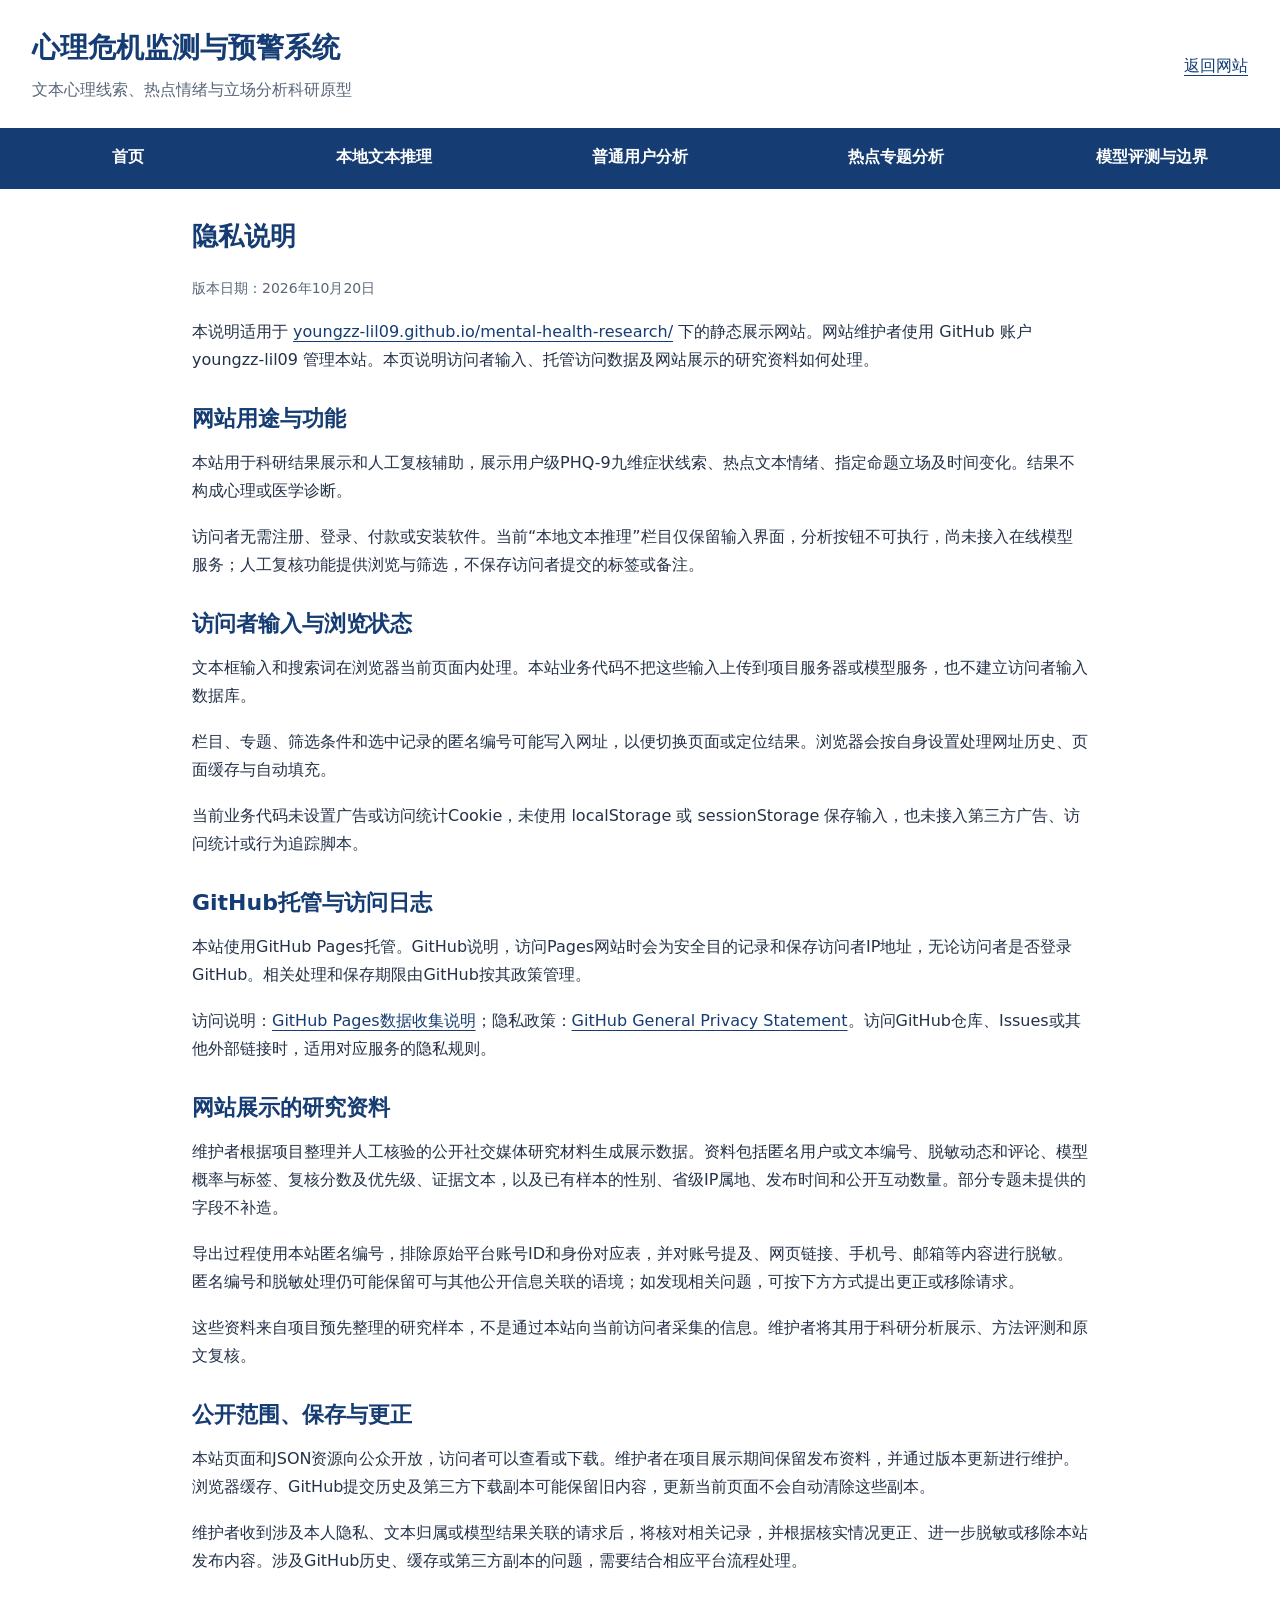
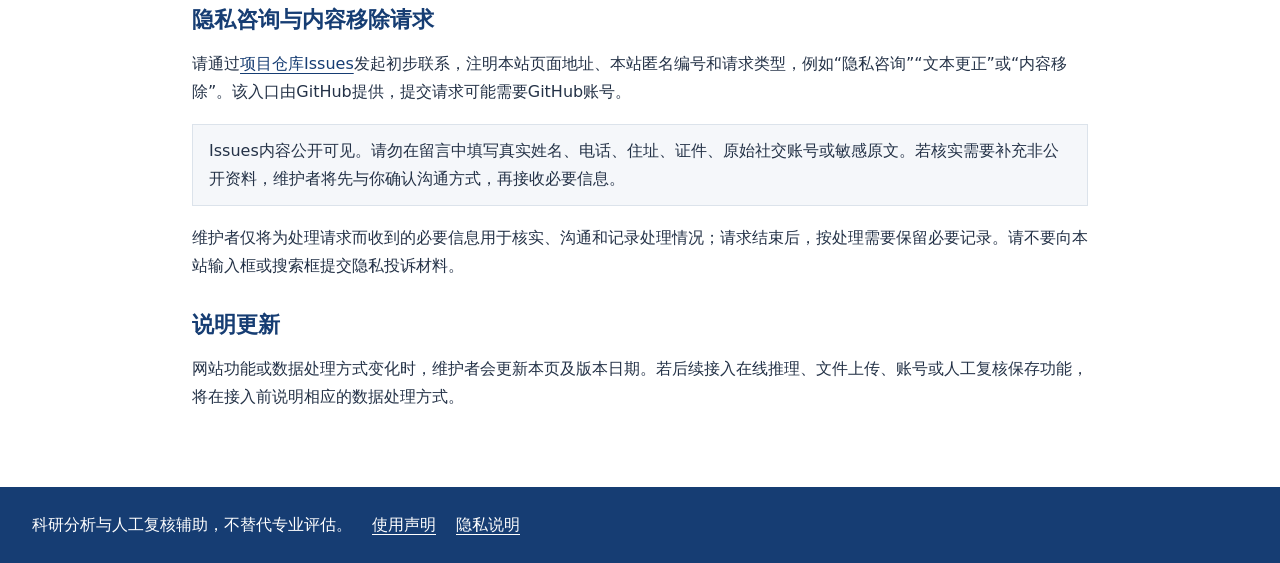
==== privacy.html @ ced1ba79 "Add files via upload" ====
<!doctype html>
<html lang="zh-CN">
<head>
  <meta charset="utf-8">
  <meta name="viewport" content="width=device-width,initial-scale=1,viewport-fit=cover">
  <meta name="description" content="心理危机监测与预警系统的隐私与数据处理说明">
  <meta name="referrer" content="no-referrer">
  <meta name="color-scheme" content="light">
  <title>隐私说明 · 心理危机监测与预警系统</title>
  <link rel="icon" href="data:,">
  <link rel="stylesheet" href="./assets/site.css">
  <style>
    .privacy-main{flex:1;max-width:960px;padding-block:28px 48px;overflow-wrap:anywhere}
    .privacy-main section{margin-block:28px}.privacy-main h2{margin-top:0}
    .privacy-main li{margin-bottom:8px}.privacy-main .policy-meta{color:var(--muted);font-size:14px}
    .privacy-main .contact-note{padding:12px 16px;background:var(--soft);border:1px solid var(--line)}
    @media(max-width:760px){.privacy-main{padding-block:20px 32px}.privacy-main section{margin-block:24px}}
  </style>
</head>
<body>
  <a class="skip-link" href="#content">跳到正文</a>
  <header class="masthead shell">
    <div><p class="name">心理危机监测与预警系统</p><p class="subtitle">文本心理线索、热点情绪与立场分析科研原型</p></div>
    <a href="./index.html">返回网站</a>
  </header>
  <nav class="main-nav" aria-label="主导航">
    <a href="./index.html?page=home">首页</a>
    <a href="./index.html?page=inference">本地文本推理</a>
    <a href="./index.html?page=users">普通用户分析</a>
    <a href="./index.html?page=hotspots">热点专题分析</a>
    <a href="./index.html?page=models">模型评测与边界</a>
  </nav>
  <main class="privacy-main shell" id="content" tabindex="-1">
    <h1>隐私说明</h1>
    <p class="policy-meta">版本日期：2026年10月20日</p>
    <p>本说明适用于 <a href="./index.html">youngzz-lil09.github.io/mental-health-research/</a> 下的静态展示网站。网站维护者使用 GitHub 账户 youngzz-lil09 管理本站。本页说明访问者输入、托管访问数据及网站展示的研究资料如何处理。</p>

    <section aria-labelledby="purpose">
      <h2 id="purpose">网站用途与功能</h2>
      <p>本站用于科研结果展示和人工复核辅助，展示用户级PHQ-9九维症状线索、热点文本情绪、指定命题立场及时间变化。结果不构成心理或医学诊断。</p>
      <p>访问者无需注册、登录、付款或安装软件。当前“本地文本推理”栏目仅保留输入界面，分析按钮不可执行，尚未接入在线模型服务；人工复核功能提供浏览与筛选，不保存访问者提交的标签或备注。</p>
    </section>

    <section aria-labelledby="visitor-input">
      <h2 id="visitor-input">访问者输入与浏览状态</h2>
      <p>文本框输入和搜索词在浏览器当前页面内处理。本站业务代码不把这些输入上传到项目服务器或模型服务，也不建立访问者输入数据库。</p>
      <p>栏目、专题、筛选条件和选中记录的匿名编号可能写入网址，以便切换页面或定位结果。浏览器会按自身设置处理网址历史、页面缓存与自动填充。</p>
      <p>当前业务代码未设置广告或访问统计Cookie，未使用 localStorage 或 sessionStorage 保存输入，也未接入第三方广告、访问统计或行为追踪脚本。</p>
    </section>

    <section aria-labelledby="hosting">
      <h2 id="hosting">GitHub托管与访问日志</h2>
      <p>本站使用GitHub Pages托管。GitHub说明，访问Pages网站时会为安全目的记录和保存访问者IP地址，无论访问者是否登录GitHub。相关处理和保存期限由GitHub按其政策管理。</p>
      <p>访问说明：<a href="https://docs.github.com/en/pages/getting-started-with-github-pages/what-is-github-pages">GitHub Pages数据收集说明</a>；隐私政策：<a href="https://docs.github.com/en/site-policy/privacy-policies/github-general-privacy-statement">GitHub General Privacy Statement</a>。访问GitHub仓库、Issues或其他外部链接时，适用对应服务的隐私规则。</p>
    </section>

    <section aria-labelledby="research-data">
      <h2 id="research-data">网站展示的研究资料</h2>
      <p>维护者根据项目整理并人工核验的公开社交媒体研究材料生成展示数据。资料包括匿名用户或文本编号、脱敏动态和评论、模型概率与标签、复核分数及优先级、证据文本，以及已有样本的性别、省级IP属地、发布时间和公开互动数量。部分专题未提供的字段不补造。</p>
      <p>导出过程使用本站匿名编号，排除原始平台账号ID和身份对应表，并对账号提及、网页链接、手机号、邮箱等内容进行脱敏。匿名编号和脱敏处理仍可能保留可与其他公开信息关联的语境；如发现相关问题，可按下方方式提出更正或移除请求。</p>
      <p>这些资料来自项目预先整理的研究样本，不是通过本站向当前访问者采集的信息。维护者将其用于科研分析展示、方法评测和原文复核。</p>
    </section>

    <section aria-labelledby="publication">
      <h2 id="publication">公开范围、保存与更正</h2>
      <p>本站页面和JSON资源向公众开放，访问者可以查看或下载。维护者在项目展示期间保留发布资料，并通过版本更新进行维护。浏览器缓存、GitHub提交历史及第三方下载副本可能保留旧内容，更新当前页面不会自动清除这些副本。</p>
      <p>维护者收到涉及本人隐私、文本归属或模型结果关联的请求后，将核对相关记录，并根据核实情况更正、进一步脱敏或移除本站发布内容。涉及GitHub历史、缓存或第三方副本的问题，需要结合相应平台流程处理。</p>
    </section>

    <section aria-labelledby="contact">
      <h2 id="contact">隐私咨询与内容移除请求</h2>
      <p>请通过<a href="https://github.com/youngzz-lil09/mental-health-research/issues">项目仓库Issues</a>发起初步联系，注明本站页面地址、本站匿名编号和请求类型，例如“隐私咨询”“文本更正”或“内容移除”。该入口由GitHub提供，提交请求可能需要GitHub账号。</p>
      <p class="contact-note">Issues内容公开可见。请勿在留言中填写真实姓名、电话、住址、证件、原始社交账号或敏感原文。若核实需要补充非公开资料，维护者将先与你确认沟通方式，再接收必要信息。</p>
      <p>维护者仅将为处理请求而收到的必要信息用于核实、沟通和记录处理情况；请求结束后，按处理需要保留必要记录。请不要向本站输入框或搜索框提交隐私投诉材料。</p>
    </section>

    <section aria-labelledby="updates">
      <h2 id="updates">说明更新</h2>
      <p>网站功能或数据处理方式变化时，维护者会更新本页及版本日期。若后续接入在线推理、文件上传、账号或人工复核保存功能，将在接入前说明相应的数据处理方式。</p>
    </section>
  </main>
  <footer class="portal-footer"><div class="shell">科研分析与人工复核辅助，不替代专业评估。<a href="./index.html?page=notice">使用声明</a><a href="./privacy.html" aria-current="page">隐私说明</a></div></footer>
</body>
</html>
---- assets/site.css ----
:root{--brand:#163D73;--active:#2D6195;--ink:#243247;--muted:#596779;--line:#DCE3EB;--soft:#F5F7FA;--selected:#EAF1F9;--grid:#E8E8EC;--anchor:16px;color-scheme:light}
*{box-sizing:border-box}html{scroll-behavior:auto;scroll-padding-top:var(--anchor)}body{margin:0;min-height:100dvh;display:flex;flex-direction:column;color:var(--ink);background:#fff;font:16px/1.75 "Microsoft YaHei","PingFang SC",system-ui,sans-serif}button,input,select,textarea{font:inherit;color:inherit}a{color:var(--brand);text-underline-offset:4px}.shell{width:min(1500px,100%);padding-inline:32px;margin-inline:auto}.masthead{display:flex;justify-content:space-between;align-items:center;gap:24px;padding-block:28px 24px}.name{font-size:28px;line-height:1.45;color:var(--brand);font-weight:700;margin:0}.subtitle{color:var(--muted);margin:7px 0 0}.masthead>a{white-space:nowrap}.main-nav{display:grid;grid-template-columns:repeat(5,minmax(0,1fr));background:var(--brand);overflow-x:auto;scrollbar-width:thin;scrollbar-color:#A7BDD5 var(--brand)}.main-nav a{color:#fff;text-align:center;font-weight:650;text-decoration:none;padding:15px 8px;border-bottom:3px solid transparent;white-space:nowrap}.main-nav a:hover,.main-nav a[aria-current=page]{background:var(--active);border-bottom-color:#fff}.body-grid{display:grid;grid-template-columns:minmax(190px,235px) minmax(0,1fr);align-items:start;gap:54px;flex:1;padding-block:20px 40px}.body-grid.no-directory{grid-template-columns:1fr}aside{position:sticky;top:16px;max-height:calc(100dvh - 32px);overflow-y:auto;background:var(--soft)}.directory-title{padding:13px 16px;background:var(--brand);color:#fff;font-weight:650}.directory-links{padding:8px 10px 14px}.directory-links a{display:block;padding:12px;margin:3px 0;border-left:2px solid transparent;text-decoration:none;color:var(--ink)}.directory-links a:hover,.directory-links a[aria-current]{background:var(--selected);color:var(--brand)}.directory-links a[aria-current]{border-left-color:var(--brand);font-weight:650}.mobile-directory{display:none}main{min-width:0;outline:none}.breadcrumb{font-size:14px;color:var(--muted);margin-bottom:20px}h1,h2,h3,h4{color:var(--brand);line-height:1.5;font-weight:650}h1{font-size:26px;margin:0 0 20px}h2{font-size:22px;margin:32px 0 14px}h3{font-size:18px;margin:24px 0 10px}h4{font-size:16px;margin:18px 0 8px}p{margin:10px 0 18px}.section-title{background:var(--selected);padding:13px 16px;border-bottom:1px solid var(--line);margin:40px 0 24px;scroll-margin-top:var(--anchor)}.section-title:first-child{margin-top:0}.home-section{padding-bottom:10px}small,.caption{color:var(--muted);font-size:14px}.caption{margin:10px 0 18px}.metrics{display:grid;grid-template-columns:repeat(var(--count),minmax(0,1fr));gap:18px;margin:20px 0 28px}.metric{border-top:2px solid var(--line);padding:10px 0;min-width:0}.metric strong{display:block;font-size:24px;line-height:1.45;color:var(--brand);font-weight:650;font-variant-numeric:tabular-nums;white-space:pre-line}.metric .label{display:block;font-size:15px;margin-top:5px}.metric small{display:block;font-size:13px;margin-top:4px}.controls{background:#E8EFF7;border:1px solid #CEDCEC;padding:16px;border-radius:4px;margin-bottom:18px}.control-grid{display:grid;grid-template-columns:repeat(3,minmax(0,1fr));gap:15px}.control-grid.two{grid-template-columns:repeat(2,minmax(0,1fr))}.control-grid.four{grid-template-columns:repeat(4,minmax(0,1fr))}.field{display:flex;flex-direction:column;gap:7px;min-width:0}.field.wide{grid-column:1/-1}label{font-size:14px}.field input,.field select,.field textarea{background:#fff;border:1px solid #BAC9DA;border-radius:4px;min-height:42px;width:100%;padding:8px 10px}.field textarea{resize:vertical;min-height:210px}.field input[type=range]{padding:0;accent-color:var(--brand)}.check-field{display:flex;gap:10px;align-items:center}.check-field input{accent-color:var(--brand);width:18px;height:18px}.target{margin:18px 0 24px}.target strong{display:block;margin-bottom:12px}button,.button{background:white;border:1px solid var(--brand);color:var(--brand);padding:8px 16px;border-radius:4px;cursor:pointer;min-height:42px;text-decoration:none;display:inline-block}button:hover{background:var(--selected)}button.primary{background:var(--brand);color:#fff}button.primary:hover{background:#24558A}button:disabled{cursor:not-allowed;opacity:.6}.button-row{display:flex;gap:10px;align-items:center;flex-wrap:wrap;margin:12px 0 18px}.muted-box{padding:12px 16px;background:var(--soft);border:1px solid var(--line);margin:16px 0}.danger{color:#8C3434;font-weight:650}.inference-input{padding:16px;background:var(--selected);border:1px solid #CEDCEC;border-radius:4px}.inference-input label{color:var(--brand);font-weight:650}.chart{min-width:0;width:100%;height:410px;margin:12px 0 24px}.chart.compact{height:350px}.chart.tall{height:490px}.two-col{display:grid;grid-template-columns:2fr 1fr;align-items:start;gap:24px}.map-grid{display:grid;grid-template-columns:minmax(0,7fr) minmax(240px,3fr);gap:22px;align-items:start}.map-canvas{height:470px;width:100%;min-width:0;overflow:hidden}.map-ranking h3{font-size:18px;white-space:nowrap;margin-top:12px}.table-wrap{max-width:100%;overflow:auto;border:1px solid var(--line);margin:12px 0 20px;max-height:460px;scrollbar-width:thin;scrollbar-color:#A7BDD5 #F5F7FA}table{border-collapse:collapse;width:100%;font-size:14px;font-variant-numeric:tabular-nums}th{background:var(--soft);text-align:center;position:sticky;top:0;z-index:1;white-space:nowrap}td,th{border-bottom:1px solid var(--line);padding:10px 12px;vertical-align:middle}td{text-align:left}td.num{text-align:right}td.center{text-align:center}th button{font-size:inherit;color:inherit;font-weight:650;border:none;background:transparent;padding:2px;min-height:30px}tr[aria-selected=true]{background:var(--selected)}tr.selectable{cursor:pointer}tr.selectable:hover{background:var(--selected)}.pagination{display:flex;align-items:center;gap:12px;justify-content:flex-end;margin-bottom:18px;font-size:14px}.long-text{min-width:320px;max-width:650px;white-space:normal;overflow-wrap:anywhere}.empty{padding:16px;background:var(--soft);color:var(--muted);margin:14px 0;border:1px solid var(--line)}details{margin:16px 0;border:1px solid var(--line);border-radius:3px}summary{padding:11px 14px;cursor:pointer;font-weight:600;color:var(--brand)}details>.detail-body{padding:0 16px 14px;min-width:0}.timeline{padding:0;margin:16px 0;list-style:none;border-left:1px solid var(--line)}.timeline li{display:grid;grid-template-columns:140px minmax(0,1fr);gap:18px;padding:12px 0 12px 18px}.timeline time{font-weight:650;color:var(--brand)}.timeline p{margin:4px 0}.portal-footer{background:var(--brand);color:#fff;margin-top:auto;padding:24px 0}.portal-footer a{color:#fff;margin-left:20px}.error{background:#FFF5F3;color:#8C3434;border:1px solid #E4C1BD;padding:16px}.skip-link{position:absolute;left:16px;top:8px;transform:translateY(-200%);z-index:100;background:#fff;padding:10px 16px;border:2px solid var(--brand)}.skip-link:focus{transform:none}:focus-visible{outline:3px solid #24558A;outline-offset:3px}::selection{background:#D5E5F8;color:var(--brand)}.sr-only{position:absolute;width:1px;height:1px;margin:-1px;overflow:hidden;clip-path:inset(50%);white-space:nowrap}.error button{margin-top:12px}.dim-options{display:flex;flex-wrap:wrap;gap:14px;margin:14px 0}.dim-options label{display:flex;gap:5px;align-items:center}.dim-options input{accent-color:var(--brand)}
@media(max-width:1050px){.body-grid{gap:28px;grid-template-columns:190px minmax(0,1fr)}.metrics{gap:12px}.metric strong{font-size:21px}.map-grid{grid-template-columns:1fr}.map-ranking{display:grid;grid-template-columns:2fr 1fr;gap:18px}.control-grid.four{grid-template-columns:repeat(2,minmax(0,1fr))}}
@media(max-width:760px){.shell{padding-inline:16px}.masthead{align-items:flex-start;padding-block:22px 20px;gap:14px}.name{font-size:21px}.subtitle{font-size:14px}.masthead>a{font-size:14px}.main-nav{grid-template-columns:repeat(5,minmax(116px,1fr))}.body-grid{grid-template-columns:1fr;gap:22px;padding-block:14px 28px}.desktop-directory{display:none}.mobile-directory{display:block;margin:0;border:none}.mobile-directory summary{background:var(--brand);color:#fff}.mobile-directory .directory-links{background:var(--soft)}aside{z-index:20;background:#fff;max-height:calc(100dvh - 32px)}.control-grid,.control-grid.two,.control-grid.four{grid-template-columns:1fr}.metrics{grid-template-columns:repeat(auto-fit,minmax(135px,1fr))}.metric strong{font-size:22px}.two-col,.map-ranking{grid-template-columns:1fr}.map-canvas{height:390px}.timeline li{grid-template-columns:1fr;gap:4px}.chart{height:390px}.chart.tall{height:430px}.breadcrumb{font-size:13px}h1{font-size:23px}h2{font-size:20px}.portal-footer{font-size:14px}.portal-footer a{display:inline-block;margin-left:12px}.long-text{min-width:260px}}
@media(prefers-reduced-motion:reduce){*{scroll-behavior:auto!important;transition:none!important}}
.svg-map{position:relative;background:#fff;touch-action:pan-y}.svg-map svg{display:block;width:100%;height:100%;overflow:hidden;user-select:none}.svg-map svg:active{cursor:grabbing}.svg-map path[role=button]{cursor:pointer}.svg-map path[role=button]:hover{fill-opacity:.8}.svg-map path:focus-visible{outline:none;filter:brightness(.85)}.map-tooltip{position:absolute;z-index:2;pointer-events:none;background:#F5F7FA;color:#243247;border:1px solid #DCE3EB;border-radius:3px;padding:7px 10px;font-size:13px;white-space:nowrap}.map-legend{display:flex;align-items:center;justify-content:center;gap:12px;font-size:13px;color:#596779}.map-ramp{height:12px;width:55%;background:linear-gradient(90deg,#EDF1F5,#ACD8FC,#5EB1EF,#0D74CE,#113264);border:1px solid #DCE3EB}
.svg-map path:focus-visible{filter:none;fill-opacity:.7}
.range-pair{display:grid;grid-template-columns:repeat(2,minmax(0,1fr));gap:12px}
.record-list{margin-top:18px;min-width:0}.record-detail:empty{display:none}.record-detail{margin-top:28px;border-top:1px solid var(--line);padding-top:8px;min-width:0}
.record-list td:not(.long-text){white-space:nowrap}.cell-preview{display:-webkit-box;-webkit-line-clamp:2;-webkit-box-orient:vertical;overflow:hidden;line-height:1.65}
.record-list .long-text{width:480px;min-width:420px;max-width:650px}.record-detail .long-text{min-width:300px}
.full-record-text{white-space:pre-wrap;overflow-wrap:anywhere;line-height:1.8}
.record-list .table-wrap{max-height:490px}.record-detail .table-wrap{margin-bottom:20px}
.table-wrap th{height:44px}.table-wrap td.num{white-space:nowrap}.table-wrap tr.selectable:focus-visible{outline:2px solid var(--active);outline-offset:-2px}
@media(max-width:760px){.record-list .long-text{min-width:300px}.range-pair{gap:10px}.record-detail .metrics{grid-template-columns:repeat(2,minmax(0,1fr))}}
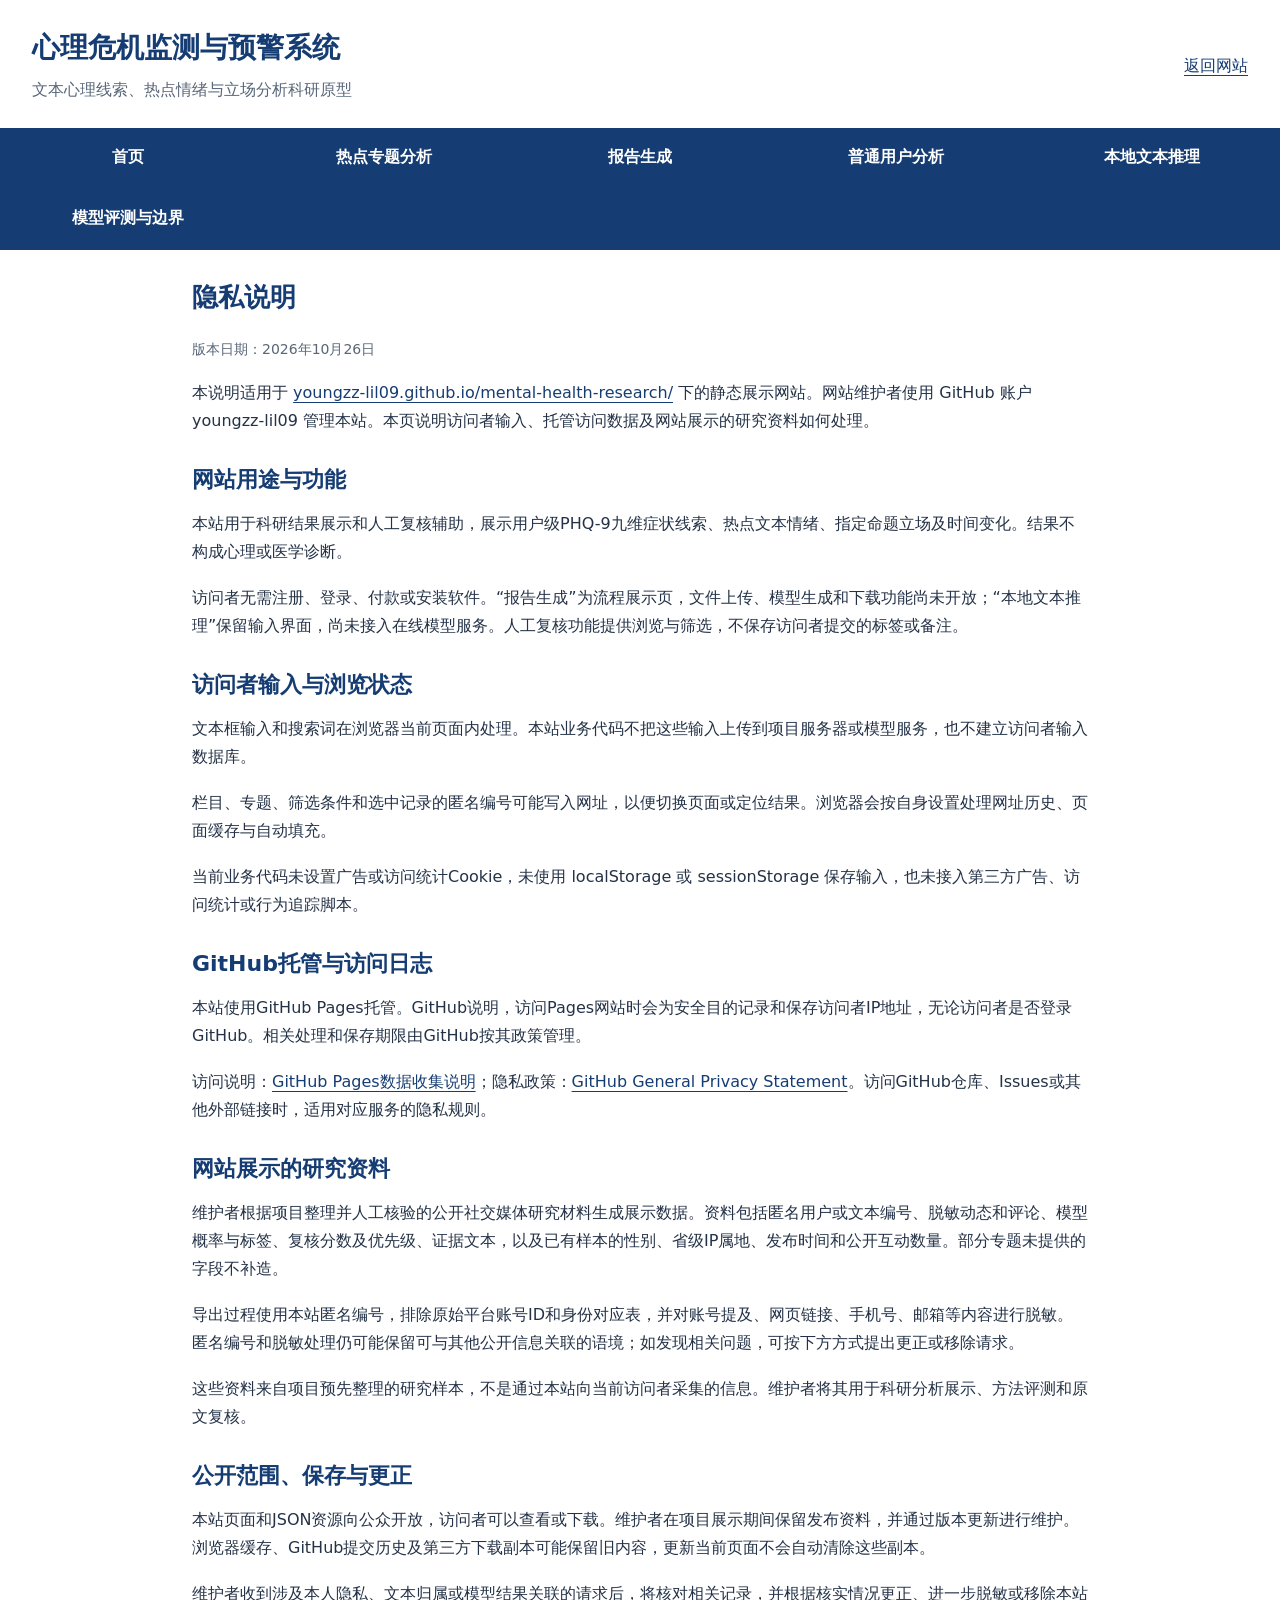
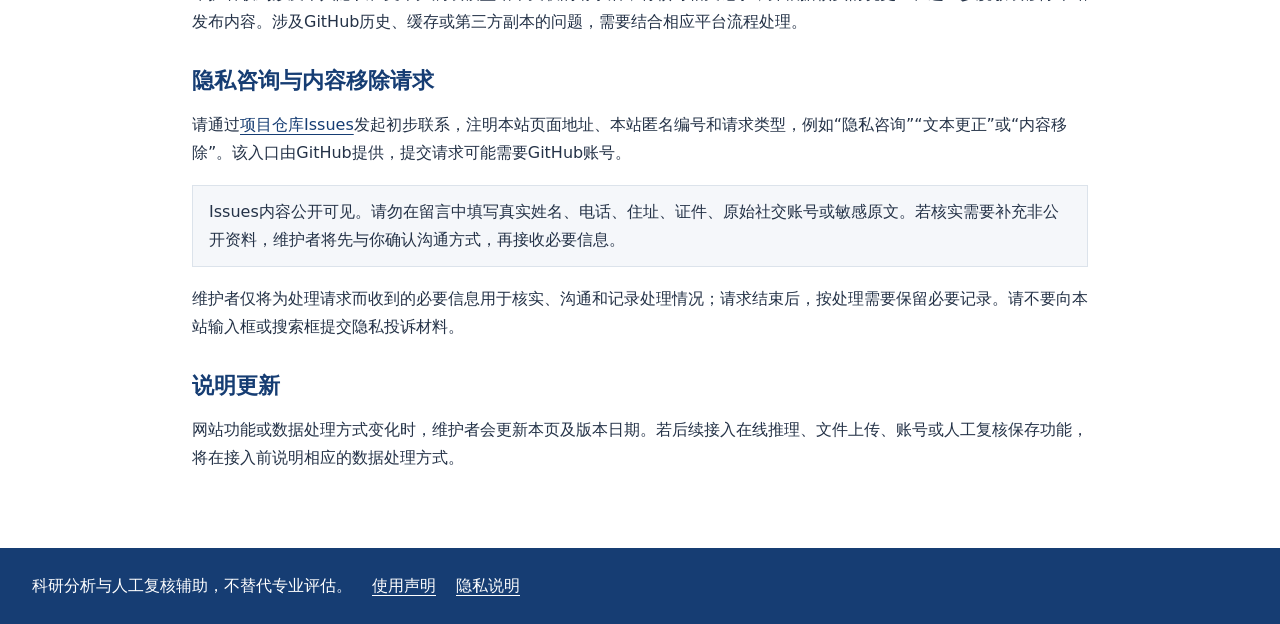
==== commit 58b44769: "Add files via upload" ====
--- a/privacy.html
+++ b/privacy.html
@@ -8,7 +8,7 @@
   <meta name="color-scheme" content="light">
   <title>隐私说明 · 心理危机监测与预警系统</title>
   <link rel="icon" href="data:,">
-  <link rel="stylesheet" href="./assets/site.css">
+  <link rel="stylesheet" href="./assets/site.css?v=20261026">
   <style>
     .privacy-main{flex:1;max-width:960px;padding-block:28px 48px;overflow-wrap:anywhere}
     .privacy-main section{margin-block:28px}.privacy-main h2{margin-top:0}
@@ -25,20 +25,21 @@
   </header>
   <nav class="main-nav" aria-label="主导航">
     <a href="./index.html?page=home">首页</a>
+    <a href="./index.html?page=hotspots">热点专题分析</a>
+    <a href="./index.html?page=reports">报告生成</a>
+    <a href="./index.html?page=users">普通用户分析</a>
     <a href="./index.html?page=inference">本地文本推理</a>
-    <a href="./index.html?page=users">普通用户分析</a>
-    <a href="./index.html?page=hotspots">热点专题分析</a>
     <a href="./index.html?page=models">模型评测与边界</a>
   </nav>
   <main class="privacy-main shell" id="content" tabindex="-1">
     <h1>隐私说明</h1>
-    <p class="policy-meta">版本日期：2026年10月20日</p>
+    <p class="policy-meta">版本日期：2026年10月26日</p>
     <p>本说明适用于 <a href="./index.html">youngzz-lil09.github.io/mental-health-research/</a> 下的静态展示网站。网站维护者使用 GitHub 账户 youngzz-lil09 管理本站。本页说明访问者输入、托管访问数据及网站展示的研究资料如何处理。</p>
 
     <section aria-labelledby="purpose">
       <h2 id="purpose">网站用途与功能</h2>
       <p>本站用于科研结果展示和人工复核辅助，展示用户级PHQ-9九维症状线索、热点文本情绪、指定命题立场及时间变化。结果不构成心理或医学诊断。</p>
-      <p>访问者无需注册、登录、付款或安装软件。当前“本地文本推理”栏目仅保留输入界面，分析按钮不可执行，尚未接入在线模型服务；人工复核功能提供浏览与筛选，不保存访问者提交的标签或备注。</p>
+      <p>访问者无需注册、登录、付款或安装软件。“报告生成”为流程展示页，文件上传、模型生成和下载功能尚未开放；“本地文本推理”保留输入界面，尚未接入在线模型服务。人工复核功能提供浏览与筛选，不保存访问者提交的标签或备注。</p>
     </section>
 
     <section aria-labelledby="visitor-input">
